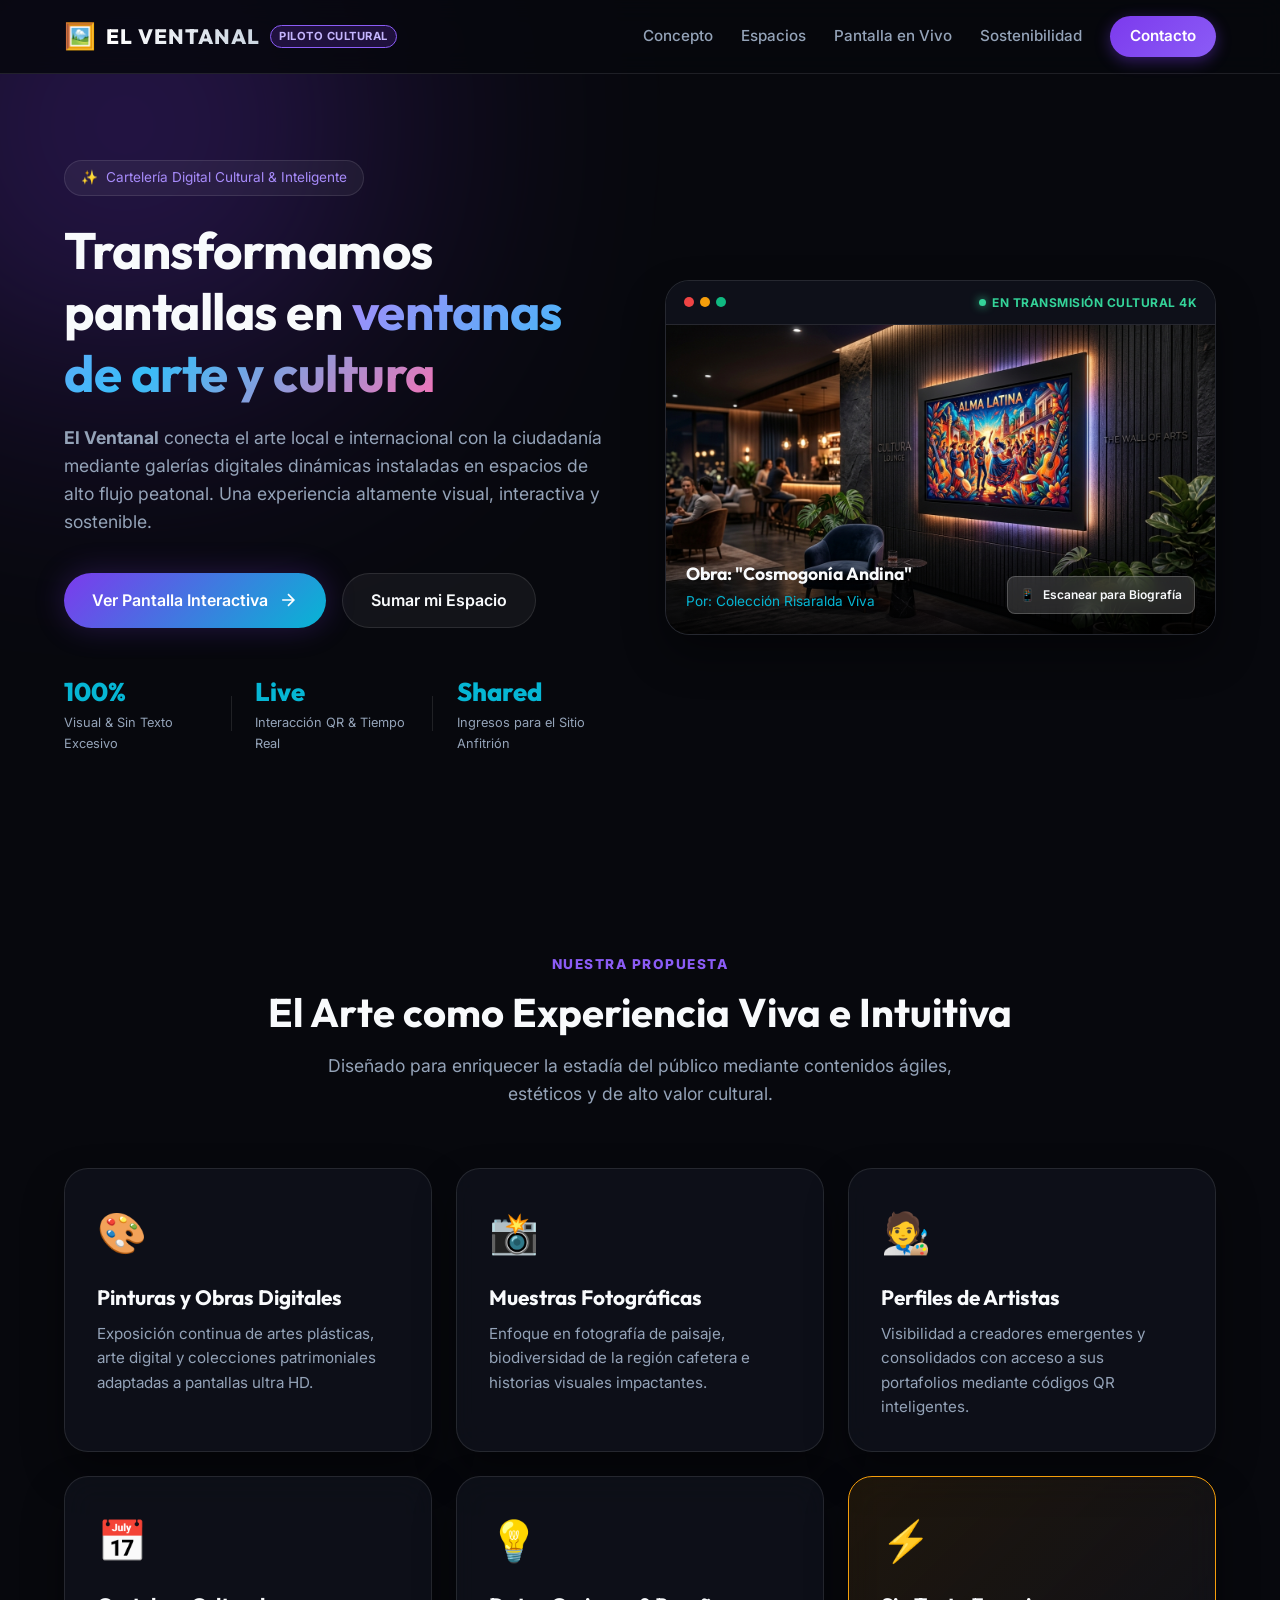
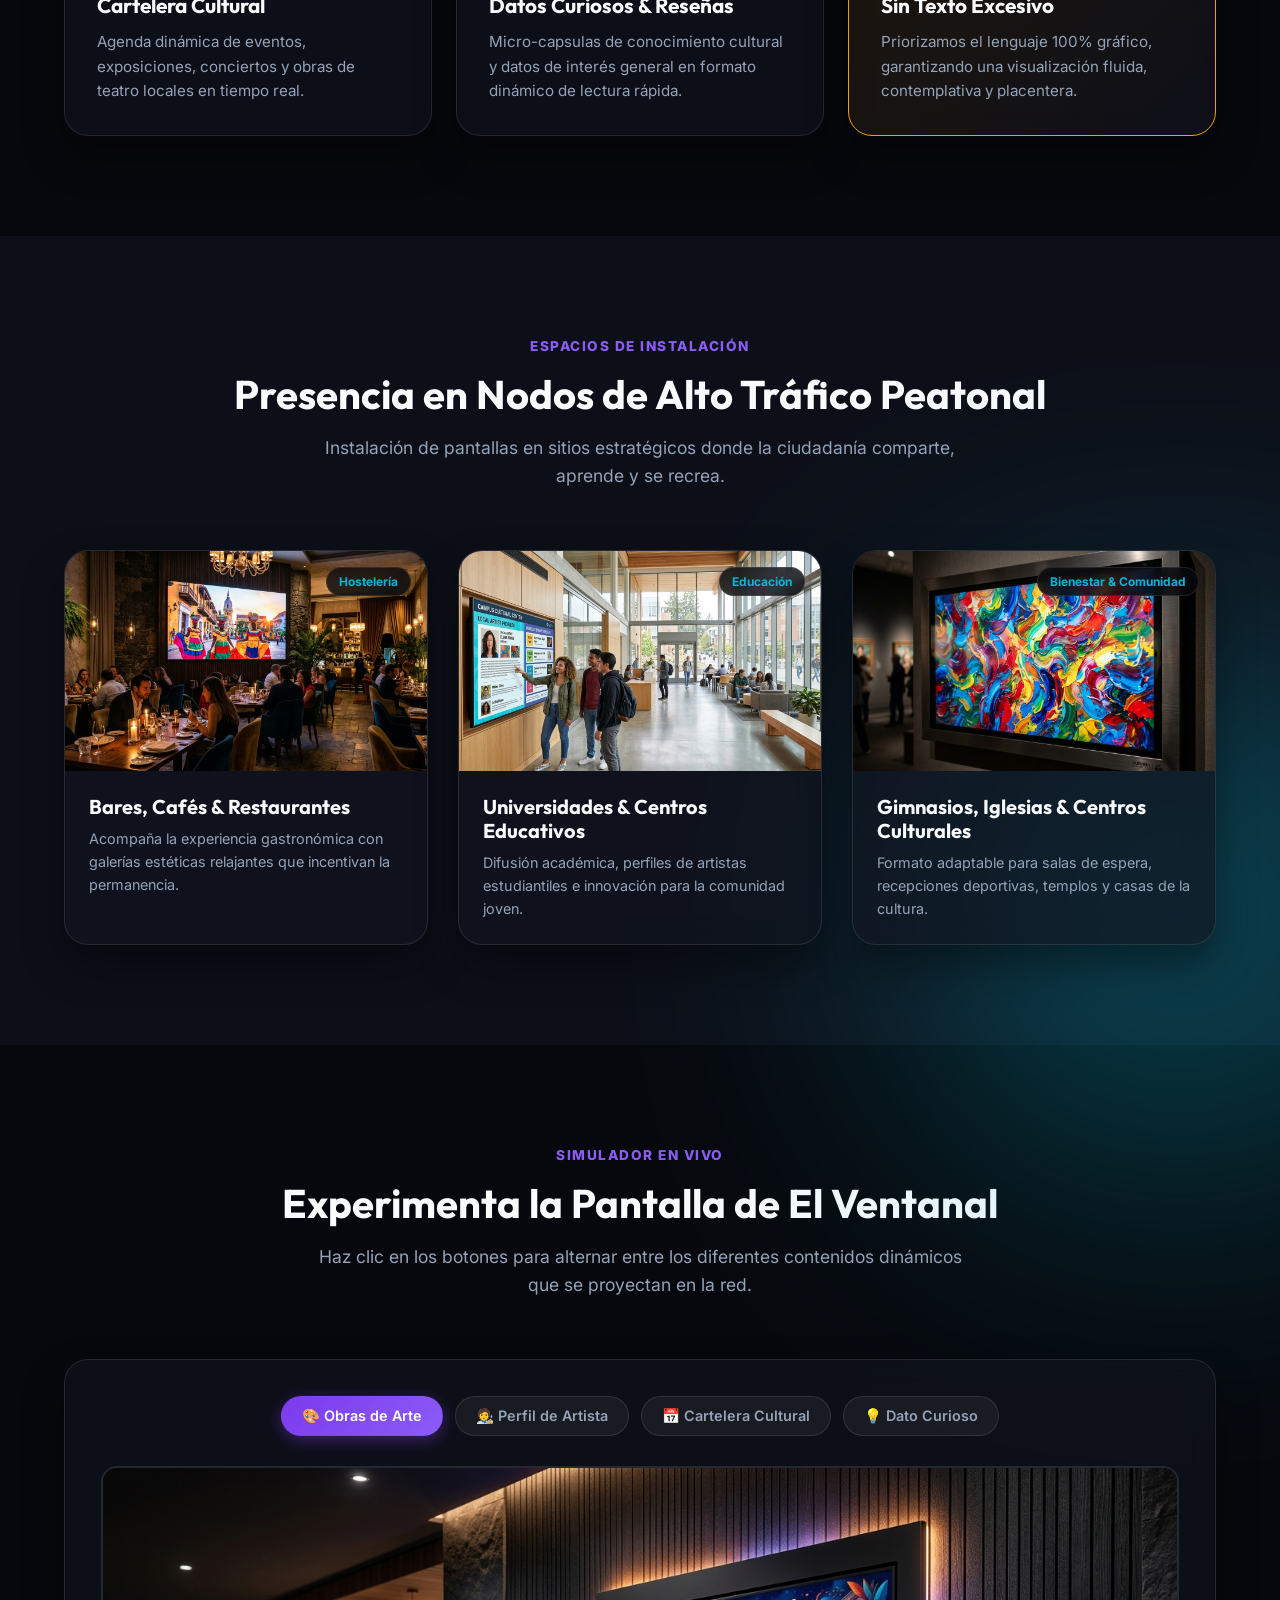
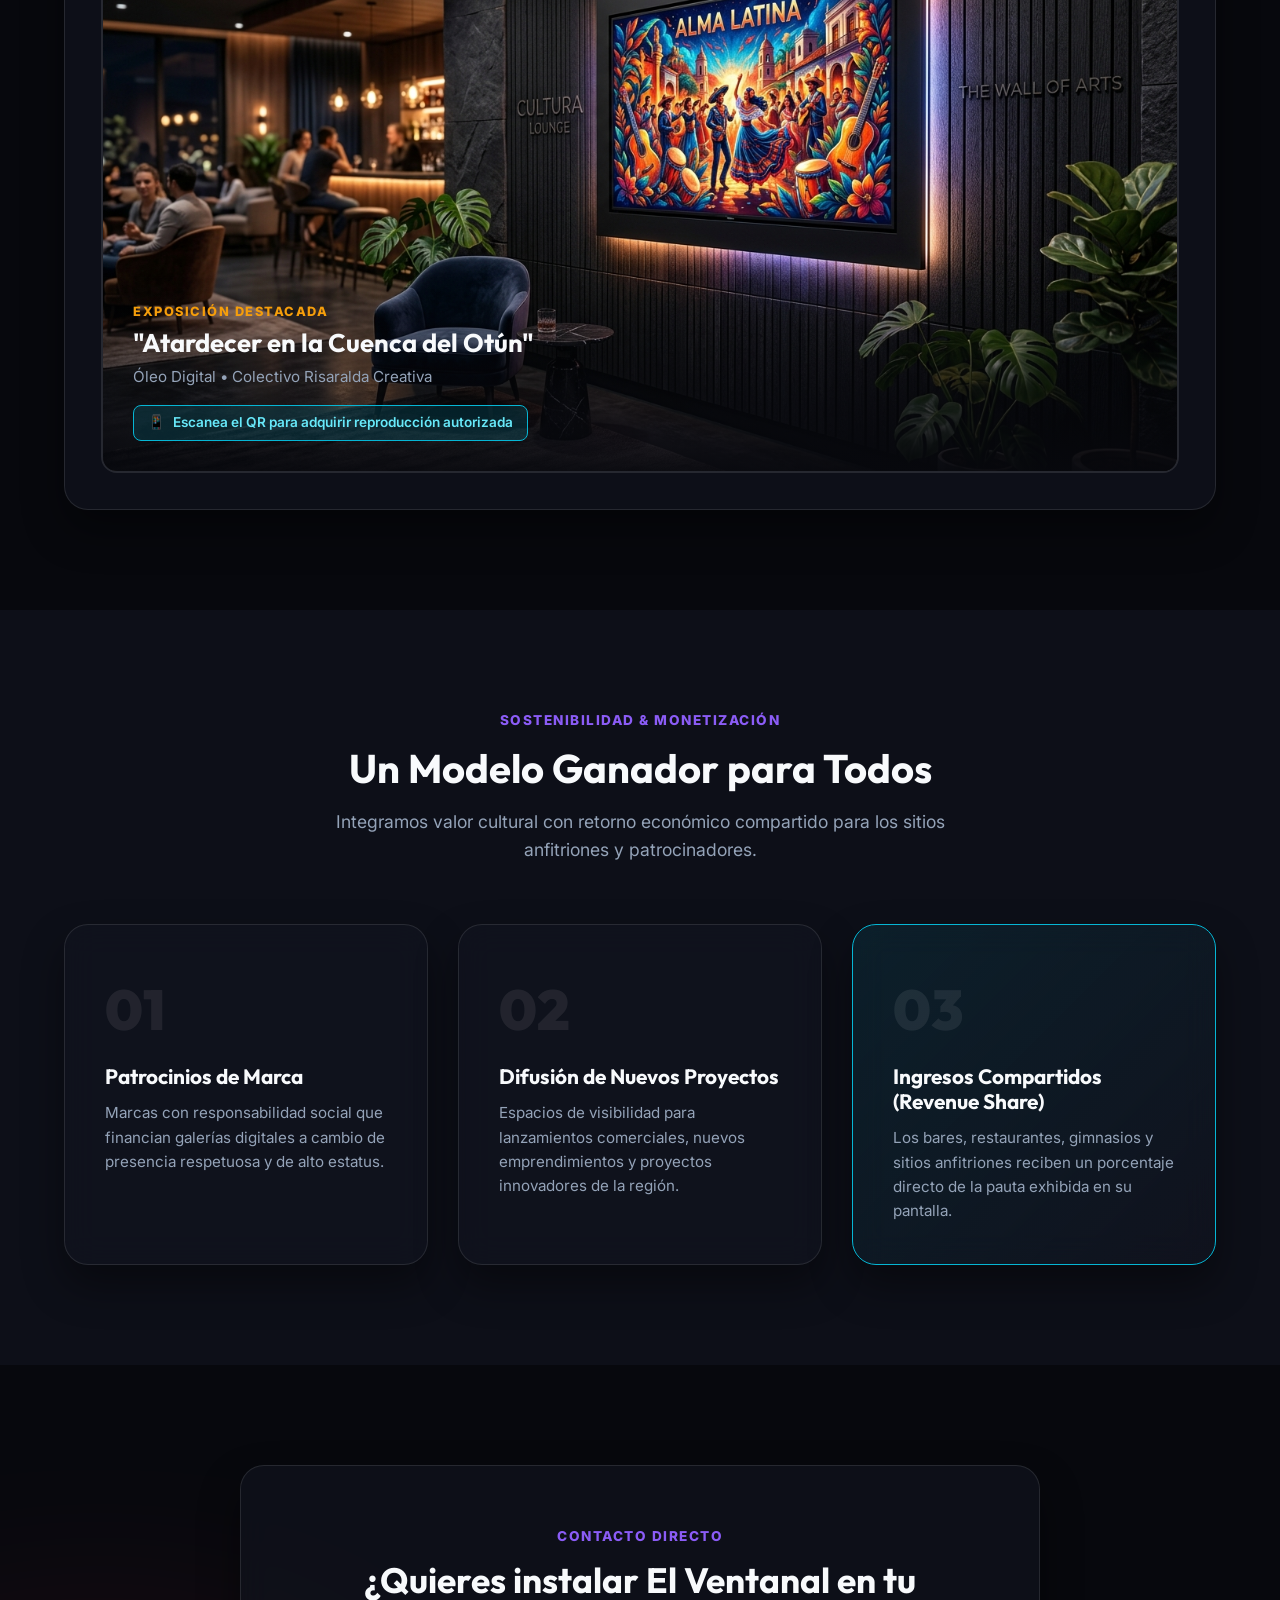
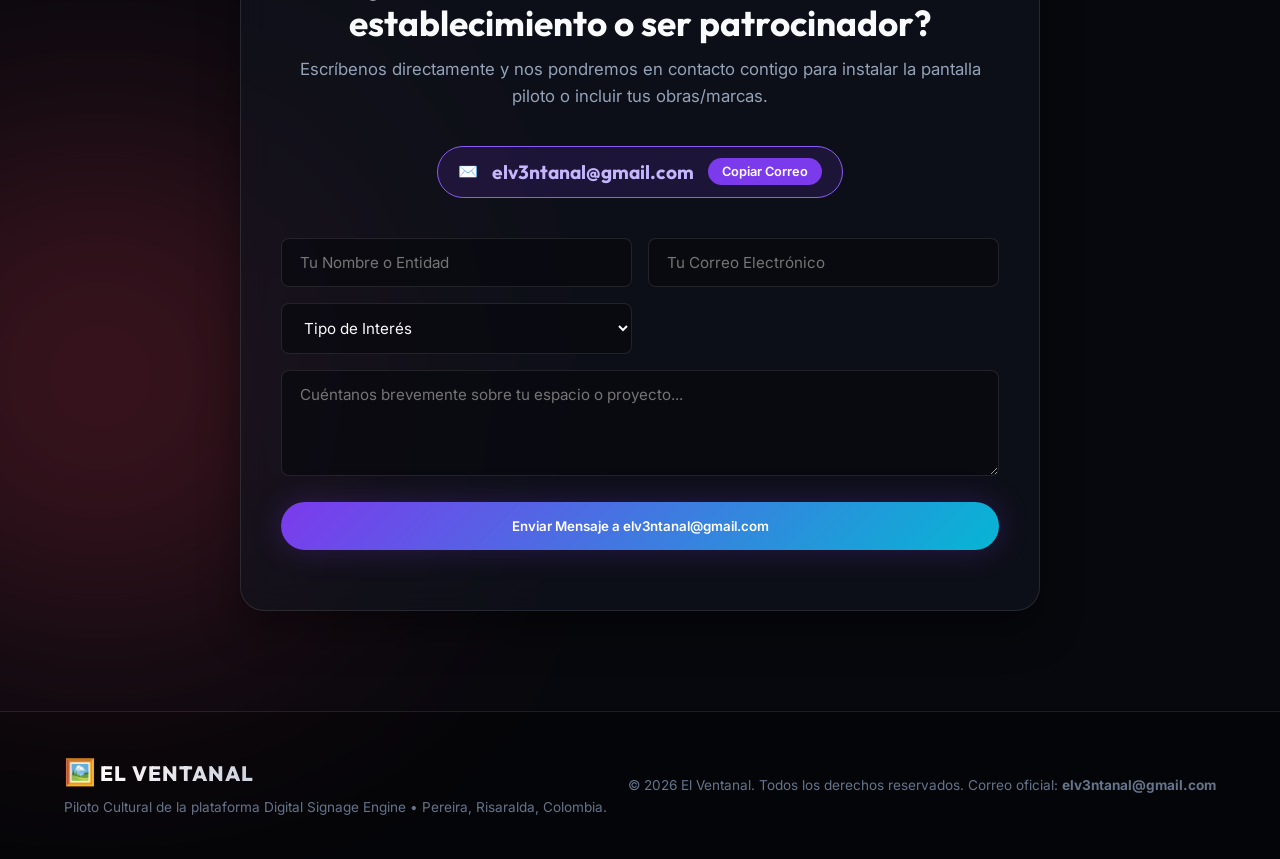
==== El Ventanal/public/index.html @ c16c005e "Initial commit: Digital Signage Engine & El Ventanal Pilot Landing Page" ====
<!DOCTYPE html>
<html lang="es">
<head>
  <meta charset="UTF-8">
  <meta name="viewport" content="width=device-width, initial-scale=1.0">
  <title>El Ventanal — Galerías Digitales e Interactivas de Arte y Cultura</title>
  <meta name="description" content="El Ventanal es una plataforma cultural y tecnológica que transforma pantallas en sitios de alto flujo en galerías digitales dinámicas e interactivas.">
  
  <!-- Google Fonts -->
  <link rel="preconnect" href="https://fonts.googleapis.com">
  <link rel="preconnect" href="https://fonts.gstatic.com" crossorigin>
  <link href="https://fonts.googleapis.com/css2?family=Inter:wght@300;400;500;600;700&family=Outfit:wght@400;500;600;700;800;900&display=swap" rel="stylesheet">
  
  <!-- Stylesheet -->
  <link rel="stylesheet" href="styles.css">
</head>
<body>

  <!-- Ambient Glow Backgrounds -->
  <div class="glow-orb orb-1"></div>
  <div class="glow-orb orb-2"></div>
  <div class="glow-orb orb-3"></div>

  <!-- Navigation Bar -->
  <header class="navbar">
    <div class="nav-container">
      <a href="#" class="brand-logo">
        <span class="logo-icon">🖼️</span>
        <span class="logo-text">EL VENTANAL</span>
        <span class="badge-tag">PILOTO CULTURAL</span>
      </a>

      <nav class="nav-links">
        <a href="#concepto">Concepto</a>
        <a href="#ubicaciones">Espacios</a>
        <a href="#simulador">Pantalla en Vivo</a>
        <a href="#sostenibilidad">Sostenibilidad</a>
        <a href="#contacto" class="btn-nav">Contacto</a>
      </nav>
    </div>
  </header>

  <!-- Hero Section -->
  <section class="hero-section">
    <div class="container hero-grid">
      <div class="hero-content">
        <div class="pill-badge">
          <span class="sparkle">✨</span> Cartelería Digital Cultural & Inteligente
        </div>
        <h1 class="hero-title">
          Transformamos pantallas en <span class="gradient-text">ventanas de arte y cultura</span>
        </h1>
        <p class="hero-description">
          <strong>El Ventanal</strong> conecta el arte local e internacional con la ciudadanía mediante galerías digitales dinámicas instaladas en espacios de alto flujo peatonal. Una experiencia altamente visual, interactiva y sostenible.
        </p>

        <div class="hero-actions">
          <a href="#simulador" class="btn-primary">
            <span>Ver Pantalla Interactiva</span>
            <svg width="20" height="20" viewBox="0 0 24 24" fill="none" stroke="currentColor" stroke-width="2"><path d="M5 12h14M12 5l7 7-7 7"/></svg>
          </a>
          <a href="#contacto" class="btn-secondary">
            <span>Sumar mi Espacio</span>
          </a>
        </div>

        <div class="hero-stats">
          <div class="stat-item">
            <span class="stat-num">100%</span>
            <span class="stat-label">Visual & Sin Texto Excesivo</span>
          </div>
          <div class="stat-divider"></div>
          <div class="stat-item">
            <span class="stat-num">Live</span>
            <span class="stat-label">Interacción QR & Tiempo Real</span>
          </div>
          <div class="stat-divider"></div>
          <div class="stat-item">
            <span class="stat-num">Shared</span>
            <span class="stat-label">Ingresos para el Sitio Anfitrión</span>
          </div>
        </div>
      </div>

      <div class="hero-media">
        <div class="screen-frame glass-panel">
          <div class="screen-header">
            <div class="screen-dots">
              <span class="dot red"></span>
              <span class="dot yellow"></span>
              <span class="dot green"></span>
            </div>
            <span class="screen-status"><span class="pulse-dot"></span> EN TRANSMISIÓN CULTURAL 4K</span>
          </div>
          <div class="screen-body">
            <img src="./images/hero_art.jpg" alt="Exposición de arte digital El Ventanal" class="hero-img">
            <div class="screen-overlay-info">
              <div class="artist-tag">
                <span class="artist-name">Obra: "Cosmogonía Andina"</span>
                <span class="artist-author">Por: Colección Risaralda Viva</span>
              </div>
              <div class="qr-box">
                <div class="qr-code">📱</div>
                <span>Escanear para Biografía</span>
              </div>
            </div>
          </div>
        </div>
      </div>
    </div>
  </section>

  <!-- Concept & Features Section -->
  <section id="concepto" class="section-padding">
    <div class="container">
      <div class="section-header text-center">
        <span class="section-tag">NUESTRA PROPUESTA</span>
        <h2 class="section-title">El Arte como Experiencia Viva e Intuitiva</h2>
        <p class="section-subtitle">
          Diseñado para enriquecer la estadía del público mediante contenidos ágiles, estéticos y de alto valor cultural.
        </p>
      </div>

      <div class="features-grid">
        <div class="feature-card glass-panel">
          <div class="card-icon">🎨</div>
          <h3>Pinturas y Obras Digitales</h3>
          <p>Exposición continua de artes plásticas, arte digital y colecciones patrimoniales adaptadas a pantallas ultra HD.</p>
        </div>

        <div class="feature-card glass-panel">
          <div class="card-icon">📸</div>
          <h3>Muestras Fotográficas</h3>
          <p>Enfoque en fotografía de paisaje, biodiversidad de la región cafetera e historias visuales impactantes.</p>
        </div>

        <div class="feature-card glass-panel">
          <div class="card-icon">🧑‍🎨</div>
          <h3>Perfiles de Artistas</h3>
          <p>Visibilidad a creadores emergentes y consolidados con acceso a sus portafolios mediante códigos QR inteligentes.</p>
        </div>

        <div class="feature-card glass-panel">
          <div class="card-icon">📅</div>
          <h3>Cartelera Cultural</h3>
          <p>Agenda dinámica de eventos, exposiciones, conciertos y obras de teatro locales en tiempo real.</p>
        </div>

        <div class="feature-card glass-panel">
          <div class="card-icon">💡</div>
          <h3>Datos Curiosos & Reseñas</h3>
          <p>Micro-capsulas de conocimiento cultural y datos de interés general en formato dinámico de lectura rápida.</p>
        </div>

        <div class="feature-card glass-panel highlight">
          <div class="card-icon">⚡</div>
          <h3>Sin Texto Excesivo</h3>
          <p>Priorizamos el lenguaje 100% gráfico, garantizando una visualización fluida, contemplativa y placentera.</p>
        </div>
      </div>
    </div>
  </section>

  <!-- Venues / Locations Grid Section -->
  <section id="ubicaciones" class="section-padding bg-alt">
    <div class="container">
      <div class="section-header text-center">
        <span class="section-tag">ESPACIOS DE INSTALACIÓN</span>
        <h2 class="section-title">Presencia en Nodos de Alto Tráfico Peatonal</h2>
        <p class="section-subtitle">
          Instalación de pantallas en sitios estratégicos donde la ciudadanía comparte, aprende y se recrea.
        </p>
      </div>

      <div class="venues-grid">
        <div class="venue-card glass-panel">
          <div class="venue-img-wrap">
            <img src="./images/lounge_screen.jpg" alt="Pantalla en Restaurante o Bar">
            <span class="venue-badge">Hostelería</span>
          </div>
          <div class="venue-content">
            <h3>Bares, Cafés & Restaurantes</h3>
            <p>Acompaña la experiencia gastronómica con galerías estéticas relajantes que incentivan la permanencia.</p>
          </div>
        </div>

        <div class="venue-card glass-panel">
          <div class="venue-img-wrap">
            <img src="./images/university_screen.jpg" alt="Pantalla en Universidad">
            <span class="venue-badge">Educación</span>
          </div>
          <div class="venue-content">
            <h3>Universidades & Centros Educativos</h3>
            <p>Difusión académica, perfiles de artistas estudiantiles e innovación para la comunidad joven.</p>
          </div>
        </div>

        <div class="venue-card glass-panel">
          <div class="venue-img-wrap">
            <img src="./images/art_gallery.jpg" alt="Pantalla en Gimnasio o Espacio Público">
            <span class="venue-badge">Bienestar & Comunidad</span>
          </div>
          <div class="venue-content">
            <h3>Gimnasios, Iglesias & Centros Culturales</h3>
            <p>Formato adaptable para salas de espera, recepciones deportivas, templos y casas de la cultura.</p>
          </div>
        </div>
      </div>
    </div>
  </section>

  <!-- Live Screen Simulator Section -->
  <section id="simulador" class="section-padding">
    <div class="container">
      <div class="section-header text-center">
        <span class="section-tag">SIMULADOR EN VIVO</span>
        <h2 class="section-title">Experimenta la Pantalla de El Ventanal</h2>
        <p class="section-subtitle">
          Haz clic en los botones para alternar entre los diferentes contenidos dinámicos que se proyectan en la red.
        </p>
      </div>

      <div class="simulator-wrapper glass-panel">
        <div class="sim-controls">
          <button class="sim-btn active" data-mode="arte">🎨 Obras de Arte</button>
          <button class="sim-btn" data-mode="artista">🧑‍🎨 Perfil de Artista</button>
          <button class="sim-btn" data-mode="agenda">📅 Cartelera Cultural</button>
          <button class="sim-btn" data-mode="dato">💡 Dato Curioso</button>
        </div>

        <div class="sim-screen" id="simScreen">
          <!-- Mode: Arte (Default) -->
          <div class="sim-slide active" id="slide-arte">
            <img src="./images/hero_art.jpg" alt="Obra de Arte en Vivo">
            <div class="sim-overlay">
              <div class="sim-tag-main">EXPOSICIÓN DESTACADA</div>
              <h3>"Atardecer en la Cuenca del Otún"</h3>
              <p>Óleo Digital • Colectivo Risaralda Creativa</p>
              <div class="sim-qr-badge">
                <span class="qr-icon">📱</span> Escanea el QR para adquirir reproducción autorizada
              </div>
            </div>
          </div>

          <!-- Mode: Artista -->
          <div class="sim-slide" id="slide-artista">
            <img src="./images/art_gallery.jpg" alt="Perfil de Artista">
            <div class="sim-overlay">
              <div class="sim-tag-main">ARTISTA DEL MES</div>
              <h3>Laura Restrepo — Arte Escultórico & Digital</h3>
              <p>Pereira, Colombia • 12 Obras en Exhibición</p>
              <div class="sim-qr-badge">
                <span class="qr-icon">📱</span> Escanea el QR para conocer su trayectoria
              </div>
            </div>
          </div>

          <!-- Mode: Agenda -->
          <div class="sim-slide" id="slide-agenda">
            <img src="./images/university_screen.jpg" alt="Agenda Cultural">
            <div class="sim-overlay">
              <div class="sim-tag-main">AGENDA CULTURAL RISARALDA</div>
              <h3>Festival de Jazz & Exposición de Fotografía</h3>
              <p>Este Viernes 7:00 PM • Teatro Comfamiliar Pereira</p>
              <div class="sim-qr-badge">
                <span class="qr-icon">📱</span> Escanea el QR para reservar tu entrada libre
              </div>
            </div>
          </div>

          <!-- Mode: Dato -->
          <div class="sim-slide" id="slide-dato">
            <img src="./images/lounge_screen.jpg" alt="Dato Curioso">
            <div class="sim-overlay">
              <div class="sim-tag-main">¿SABÍAS QUÉ?</div>
              <h3>El Paisaje Cultural Cafetero es Patrimonio de la Humanidad</h3>
              <p>Declarado por la UNESCO gracias a su arquitectura y biodiversidad única.</p>
              <div class="sim-qr-badge">
                <span class="qr-icon">📱</span> Escanea el QR para leer la reseña completa
              </div>
            </div>
          </div>
        </div>
      </div>
    </div>
  </section>

  <!-- Sustainability & Business Model Section -->
  <section id="sostenibilidad" class="section-padding bg-alt">
    <div class="container">
      <div class="section-header text-center">
        <span class="section-tag">SOSTENIBILIDAD & MONETIZACIÓN</span>
        <h2 class="section-title">Un Modelo Ganador para Todos</h2>
        <p class="section-subtitle">
          Integramos valor cultural con retorno económico compartido para los sitios anfitriones y patrocinadores.
        </p>
      </div>

      <div class="sustainability-grid">
        <div class="sus-card glass-panel">
          <div class="sus-number">01</div>
          <h3>Patrocinios de Marca</h3>
          <p>Marcas con responsabilidad social que financian galerías digitales a cambio de presencia respetuosa y de alto estatus.</p>
        </div>

        <div class="sus-card glass-panel">
          <div class="sus-number">02</div>
          <h3>Difusión de Nuevos Proyectos</h3>
          <p>Espacios de visibilidad para lanzamientos comerciales, nuevos emprendimientos y proyectos innovadores de la región.</p>
        </div>

        <div class="sus-card glass-panel highlight-sus">
          <div class="sus-number">03</div>
          <h3>Ingresos Compartidos (Revenue Share)</h3>
          <p>Los bares, restaurantes, gimnasios y sitios anfitriones reciben un porcentaje directo de la pauta exhibida en su pantalla.</p>
        </div>
      </div>
    </div>
  </section>

  <!-- Contact & Direct Inquiry Section -->
  <section id="contacto" class="section-padding">
    <div class="container">
      <div class="contact-box glass-panel text-center">
        <span class="section-tag">CONTACTO DIRECTO</span>
        <h2 class="contact-title">¿Quieres instalar El Ventanal en tu establecimiento o ser patrocinador?</h2>
        <p class="contact-subtitle">
          Escríbenos directamente y nos pondremos en contacto contigo para instalar la pantalla piloto o incluir tus obras/marcas.
        </p>

        <div class="email-badge-container">
          <div class="email-display" id="emailBox">
            <span class="email-icon">✉️</span>
            <span class="email-text">elv3ntanal@gmail.com</span>
            <button class="btn-copy" id="btnCopy">Copiar Correo</button>
          </div>
          <span class="copy-feedback" id="copyFeedback">¡Correo copiado al portapapeles!</span>
        </div>

        <form class="contact-form" id="contactForm" onsubmit="handleFormSubmit(event)">
          <div class="form-row">
            <input type="text" placeholder="Tu Nombre o Entidad" required class="form-input">
            <input type="email" placeholder="Tu Correo Electrónico" required class="form-input">
          </div>
          <div class="form-row">
            <select class="form-input">
              <option value="">Tipo de Interés</option>
              <option value="sitio">Quiero una pantalla en mi local (Bar/Restaurante/Gimnasio)</option>
              <option value="artista">Soy artista / Quiero exponer mis obras</option>
              <option value="patrocinio">Quiero pautar / Patrocinar la red</option>
              <option value="otro">Otro tipo de alianza</option>
            </select>
          </div>
          <textarea placeholder="Cuéntanos brevemente sobre tu espacio o proyecto..." rows="4" required class="form-input"></textarea>
          <button type="submit" class="btn-primary btn-submit">
            <span>Enviar Mensaje a elv3ntanal@gmail.com</span>
          </button>
        </form>
        <div id="formSuccess" class="form-success-msg">
          ✅ ¡Gracias por comunicarte! Tu mensaje ha sido registrado para <strong>elv3ntanal@gmail.com</strong>.
        </div>
      </div>
    </div>
  </section>

  <!-- Footer -->
  <footer class="footer">
    <div class="container footer-content">
      <div class="footer-brand">
        <span class="logo-icon">🖼️</span>
        <span class="logo-text">EL VENTANAL</span>
        <p>Piloto Cultural de la plataforma Digital Signage Engine • Pereira, Risaralda, Colombia.</p>
      </div>
      <div class="footer-copy">
        <p>© 2026 El Ventanal. Todos los derechos reservados. Correo oficial: <strong>elv3ntanal@gmail.com</strong></p>
      </div>
    </div>
  </footer>

  <!-- Script -->
  <script src="script.js"></script>
</body>
</html>
---- El Ventanal/public/styles.css ----
/* ==========================================================================
   El Ventanal — Modern Cultural Digital Signage Landing Page CSS
   ========================================================================== */

:root {
  --bg-dark: #07080d;
  --bg-card: rgba(18, 20, 32, 0.65);
  --bg-card-hover: rgba(26, 29, 46, 0.8);
  --bg-alt: #0d0f18;
  
  --primary-violet: #8b5cf6;
  --primary-purple: #7c3aed;
  --accent-cyan: #06b6d4;
  --accent-gold: #f59e0b;
  --accent-rose: #f43f5e;
  
  --text-main: #f8fafc;
  --text-muted: #94a3b8;
  --text-dim: #64748b;
  
  --border-glass: rgba(255, 255, 255, 0.1);
  --border-glow: rgba(139, 92, 246, 0.3);
  
  --font-heading: 'Outfit', sans-serif;
  --font-body: 'Inter', sans-serif;
  
  --radius-sm: 8px;
  --radius-md: 16px;
  --radius-lg: 24px;
  --radius-full: 9999px;
  
  --shadow-glow: 0 0 30px rgba(124, 58, 237, 0.25);
  --transition: all 0.3s cubic-bezier(0.4, 0, 0.2, 1);
}

/* Reset & Base Styles */
*, *::before, *::after {
  box-sizing: border-box;
  margin: 0;
  padding: 0;
}

html {
  scroll-behavior: smooth;
}

body {
  background-color: var(--bg-dark);
  color: var(--text-main);
  font-family: var(--font-body);
  line-height: 1.6;
  overflow-x: hidden;
  position: relative;
}

/* Typography */
h1, h2, h3, h4 {
  font-family: var(--font-heading);
  font-weight: 700;
  line-height: 1.2;
}

a {
  color: inherit;
  text-decoration: none;
}

button {
  cursor: pointer;
  border: none;
  font-family: inherit;
}

/* Layout Utilities */
.container {
  width: 90%;
  max-width: 1200px;
  margin: 0 auto;
}

.section-padding {
  padding: 100px 0;
}

.bg-alt {
  background-color: var(--bg-alt);
}

.text-center {
  text-align: center;
}

.gradient-text {
  background: linear-gradient(135deg, #a78bfa 0%, #38bdf8 50%, #f472b6 100%);
  -webkit-background-clip: text;
  -webkit-text-fill-color: transparent;
}

/* Ambient Glow Orbs */
.glow-orb {
  position: absolute;
  border-radius: 50%;
  filter: blur(140px);
  pointer-events: none;
  z-index: 0;
  opacity: 0.4;
}

.orb-1 {
  width: 450px;
  height: 450px;
  background: var(--primary-purple);
  top: -100px;
  left: -100px;
}

.orb-2 {
  width: 500px;
  height: 500px;
  background: var(--accent-cyan);
  top: 40%;
  right: -150px;
}

.orb-3 {
  width: 400px;
  height: 400px;
  background: var(--accent-rose);
  bottom: 5%;
  left: -100px;
}

/* Glassmorphism Panel */
.glass-panel {
  background: var(--bg-card);
  backdrop-filter: blur(16px);
  -webkit-backdrop-filter: blur(16px);
  border: 1px solid var(--border-glass);
  border-radius: var(--radius-lg);
  box-shadow: 0 20px 40px rgba(0, 0, 0, 0.4);
  transition: var(--transition);
}

.glass-panel:hover {
  border-color: var(--border-glow);
}

/* Navbar */
.navbar {
  position: fixed;
  top: 0;
  left: 0;
  width: 100%;
  z-index: 1000;
  background: rgba(7, 8, 13, 0.85);
  backdrop-filter: blur(12px);
  border-bottom: 1px solid var(--border-glass);
  padding: 16px 0;
}

.nav-container {
  width: 90%;
  max-width: 1200px;
  margin: 0 auto;
  display: flex;
  justify-content: space-between;
  align-items: center;
}

.brand-logo {
  display: flex;
  align-items: center;
  gap: 10px;
}

.logo-icon {
  font-size: 1.6rem;
}

.logo-text {
  font-family: var(--font-heading);
  font-weight: 800;
  font-size: 1.3rem;
  letter-spacing: 1px;
  background: linear-gradient(90deg, #ffffff, #cbd5e1);
  -webkit-background-clip: text;
  -webkit-text-fill-color: transparent;
}

.badge-tag {
  background: rgba(124, 58, 237, 0.2);
  border: 1px solid var(--primary-violet);
  color: #c4b5fd;
  font-size: 0.7rem;
  font-weight: 700;
  padding: 2px 8px;
  border-radius: var(--radius-full);
  letter-spacing: 0.5px;
}

.nav-links {
  display: flex;
  align-items: center;
  gap: 28px;
}

.nav-links a {
  font-size: 0.95rem;
  color: var(--text-muted);
  font-weight: 500;
  transition: var(--transition);
}

.nav-links a:hover {
  color: var(--text-main);
}

.btn-nav {
  background: linear-gradient(135deg, var(--primary-purple), var(--primary-violet));
  color: #fff !important;
  padding: 8px 20px;
  border-radius: var(--radius-full);
  font-weight: 600 !important;
  box-shadow: 0 4px 15px rgba(124, 58, 237, 0.4);
}

.btn-nav:hover {
  transform: translateY(-2px);
  box-shadow: 0 6px 20px rgba(124, 58, 237, 0.6);
}

/* Hero Section */
.hero-section {
  padding: 160px 0 100px 0;
  position: relative;
  z-index: 1;
}

.hero-grid {
  display: grid;
  grid-template-columns: 1fr 1fr;
  gap: 50px;
  align-items: center;
}

.pill-badge {
  display: inline-flex;
  align-items: center;
  gap: 8px;
  background: rgba(255, 255, 255, 0.05);
  border: 1px solid var(--border-glass);
  padding: 6px 16px;
  border-radius: var(--radius-full);
  font-size: 0.85rem;
  color: #a78bfa;
  margin-bottom: 24px;
}

.hero-title {
  font-size: 3.2rem;
  margin-bottom: 20px;
  letter-spacing: -0.5px;
}

.hero-description {
  font-size: 1.1rem;
  color: var(--text-muted);
  margin-bottom: 36px;
  max-width: 540px;
}

.hero-actions {
  display: flex;
  gap: 16px;
  margin-bottom: 44px;
}

.btn-primary {
  display: inline-flex;
  align-items: center;
  gap: 10px;
  background: linear-gradient(135deg, var(--primary-purple), var(--accent-cyan));
  color: #fff;
  font-weight: 600;
  padding: 14px 28px;
  border-radius: var(--radius-full);
  box-shadow: var(--shadow-glow);
  transition: var(--transition);
}

.btn-primary:hover {
  transform: translateY(-3px);
  box-shadow: 0 10px 30px rgba(6, 182, 212, 0.4);
}

.btn-secondary {
  display: inline-flex;
  align-items: center;
  background: rgba(255, 255, 255, 0.05);
  border: 1px solid var(--border-glass);
  color: var(--text-main);
  font-weight: 600;
  padding: 14px 28px;
  border-radius: var(--radius-full);
  transition: var(--transition);
}

.btn-secondary:hover {
  background: rgba(255, 255, 255, 0.1);
  border-color: var(--text-muted);
}

.hero-stats {
  display: flex;
  align-items: center;
  gap: 24px;
}

.stat-item {
  display: flex;
  flex-direction: column;
}

.stat-num {
  font-family: var(--font-heading);
  font-size: 1.6rem;
  font-weight: 800;
  color: var(--accent-cyan);
}

.stat-label {
  font-size: 0.8rem;
  color: var(--text-muted);
}

.stat-divider {
  width: 1px;
  height: 35px;
  background: var(--border-glass);
}

/* Screen Frame Component */
.screen-frame {
  overflow: hidden;
  position: relative;
}

.screen-header {
  background: rgba(15, 17, 26, 0.9);
  padding: 12px 18px;
  display: flex;
  justify-content: space-between;
  align-items: center;
  border-bottom: 1px solid var(--border-glass);
}

.screen-dots {
  display: flex;
  gap: 6px;
}

.dot {
  width: 10px;
  height: 10px;
  border-radius: 50%;
}

.dot.red { background: #ef4444; }
.dot.yellow { background: #f59e0b; }
.dot.green { background: #10b981; }

.screen-status {
  font-size: 0.75rem;
  font-weight: 700;
  color: #34d399;
  letter-spacing: 0.5px;
  display: flex;
  align-items: center;
  gap: 6px;
}

.pulse-dot {
  width: 7px;
  height: 7px;
  background: #34d399;
  border-radius: 50%;
  box-shadow: 0 0 10px #34d399;
  animation: pulse 1.5s infinite;
}

@keyframes pulse {
  0% { opacity: 0.4; }
  50% { opacity: 1; }
  100% { opacity: 0.4; }
}

.screen-body {
  position: relative;
  aspect-ratio: 16/9;
  overflow: hidden;
}

.hero-img {
  width: 100%;
  height: 100%;
  object-fit: cover;
  display: block;
}

.screen-overlay-info {
  position: absolute;
  bottom: 0;
  left: 0;
  right: 0;
  padding: 20px;
  background: linear-gradient(0deg, rgba(0, 0, 0, 0.9) 0%, rgba(0, 0, 0, 0) 100%);
  display: flex;
  justify-content: space-between;
  align-items: flex-end;
}

.artist-name {
  display: block;
  font-family: var(--font-heading);
  font-weight: 700;
  font-size: 1.1rem;

}

.artist-author {
  font-size: 0.85rem;
  color: var(--accent-cyan);
}

.qr-box {
  background: rgba(255, 255, 255, 0.15);
  backdrop-filter: blur(8px);
  padding: 8px 12px;
  border-radius: var(--radius-sm);
  border: 1px solid rgba(255, 255, 255, 0.2);
  display: flex;
  align-items: center;
  gap: 8px;
  font-size: 0.75rem;
  font-weight: 600;
}

/* Section Header */
.section-header {
  margin-bottom: 60px;
}

.section-tag {
  color: var(--primary-violet);
  font-weight: 800;
  font-size: 0.85rem;
  letter-spacing: 1.5px;
  margin-bottom: 12px;
  display: block;
}

.section-title {
  font-size: 2.5rem;
  margin-bottom: 16px;
}

.section-subtitle {
  font-size: 1.1rem;
  color: var(--text-muted);
  max-width: 650px;
  margin: 0 auto;
}

/* Features Grid */
.features-grid {
  display: grid;
  grid-template-columns: repeat(auto-fit, minmax(320px, 1fr));
  gap: 24px;
}

.feature-card {
  padding: 32px;
}

.card-icon {
  font-size: 2.5rem;
  margin-bottom: 20px;
}

.feature-card h3 {
  font-size: 1.3rem;
  margin-bottom: 12px;

}

.feature-card p {
  color: var(--text-muted);
  font-size: 0.95rem;
}

.feature-card.highlight {
  border-color: var(--accent-gold);
  background: linear-gradient(135deg, rgba(245, 158, 11, 0.1), rgba(18, 20, 32, 0.65));
}

/* Venues Grid */
.venues-grid {
  display: grid;
  grid-template-columns: repeat(auto-fit, minmax(340px, 1fr));
  gap: 30px;
}

.venue-card {
  overflow: hidden;
}

.venue-img-wrap {
  position: relative;
  height: 220px;
}

.venue-img-wrap img {
  width: 100%;
  height: 100%;
  object-fit: cover;
}

.venue-badge {
  position: absolute;
  top: 16px;
  right: 16px;
  background: rgba(7, 8, 13, 0.8);
  backdrop-filter: blur(6px);
  border: 1px solid var(--border-glass);
  padding: 4px 12px;
  border-radius: var(--radius-full);
  font-size: 0.75rem;
  font-weight: 700;
  color: var(--accent-cyan);
}

.venue-content {
  padding: 24px;
}

.venue-content h3 {
  font-size: 1.25rem;
  margin-bottom: 8px;
}

.venue-content p {
  color: var(--text-muted);
  font-size: 0.9rem;
}

/* Simulator Section */
.simulator-wrapper {
  padding: 36px;
}

.sim-controls {
  display: flex;
  justify-content: center;
  gap: 12px;
  flex-wrap: wrap;
  margin-bottom: 30px;
}

.sim-btn {
  background: rgba(255, 255, 255, 0.05);
  border: 1px solid var(--border-glass);
  color: var(--text-muted);
  padding: 10px 20px;
  border-radius: var(--radius-full);
  font-weight: 600;
  font-size: 0.9rem;
  transition: var(--transition);
}

.sim-btn:hover {
  color: var(--text-main);
  border-color: var(--primary-violet);
}

.sim-btn.active {
  background: linear-gradient(135deg, var(--primary-purple), var(--primary-violet));
  color: #fff;
  border-color: transparent;
  box-shadow: 0 4px 15px rgba(124, 58, 237, 0.4);
}

.sim-screen {
  position: relative;
  aspect-ratio: 16/9;
  border-radius: var(--radius-md);
  overflow: hidden;
  border: 2px solid var(--border-glass);
}

.sim-slide {
  position: absolute;
  inset: 0;
  opacity: 0;
  pointer-events: none;
  transition: opacity 0.5s ease-in-out;
}

.sim-slide.active {
  opacity: 1;
  pointer-events: auto;
}

.sim-slide img {
  width: 100%;
  height: 100%;
  object-fit: cover;
}

.sim-overlay {
  position: absolute;
  bottom: 0;
  left: 0;
  right: 0;
  padding: 30px;
  background: linear-gradient(0deg, rgba(7, 8, 13, 0.95) 0%, rgba(7, 8, 13, 0) 100%);
}

.sim-tag-main {
  color: var(--accent-gold);
  font-weight: 800;
  font-size: 0.8rem;
  letter-spacing: 1.5px;
  margin-bottom: 6px;
}

.sim-overlay h3 {
  font-size: 1.6rem;
  margin-bottom: 6px;

}

.sim-overlay p {
  color: var(--text-muted);
  font-size: 0.95rem;
  margin-bottom: 16px;
}

.sim-qr-badge {
  display: inline-flex;
  align-items: center;
  gap: 8px;
  background: rgba(6, 182, 212, 0.15);
  border: 1px solid var(--accent-cyan);
  color: #67e8f9;
  font-size: 0.85rem;
  font-weight: 600;
  padding: 6px 14px;
  border-radius: var(--radius-sm);
}

/* Sustainability Section */
.sustainability-grid {
  display: grid;
  grid-template-columns: repeat(auto-fit, minmax(300px, 1fr));
  gap: 30px;
}

.sus-card {
  padding: 40px;
  position: relative;
}

.sus-number {
  font-family: var(--font-heading);
  font-size: 3.5rem;
  font-weight: 900;
  color: rgba(255, 255, 255, 0.08);
  margin-bottom: 10px;
}

.sus-card h3 {
  font-size: 1.3rem;
  margin-bottom: 12px;

}

.sus-card p {
  color: var(--text-muted);
  font-size: 0.95rem;
}

.sus-card.highlight-sus {
  border-color: var(--accent-cyan);
  background: linear-gradient(135deg, rgba(6, 182, 212, 0.1), rgba(18, 20, 32, 0.65));
}

/* Contact Section */
.contact-box {
  padding: 60px 40px;
  max-width: 800px;
  margin: 0 auto;
}

.contact-title {
  font-size: 2.2rem;
  margin: 12px 0;
}

.contact-subtitle {
  color: var(--text-muted);
  font-size: 1.05rem;
  margin-bottom: 36px;
}

.email-badge-container {
  display: flex;
  flex-direction: column;
  align-items: center;
  gap: 10px;
  margin-bottom: 40px;
}

.email-display {
  display: inline-flex;
  align-items: center;
  gap: 14px;
  background: rgba(124, 58, 237, 0.15);
  border: 1px solid var(--primary-violet);
  padding: 10px 20px;
  border-radius: var(--radius-full);
}

.email-text {
  font-family: var(--font-heading);
  font-weight: 700;
  font-size: 1.2rem;
  color: #c4b5fd;
}

.btn-copy {
  background: var(--primary-purple);
  color: #fff;
  padding: 6px 14px;
  border-radius: var(--radius-full);
  font-size: 0.8rem;
  font-weight: 600;
  transition: var(--transition);
}

.btn-copy:hover {
  background: var(--primary-violet);
}

.copy-feedback {
  font-size: 0.85rem;
  color: #34d399;
  display: none;
}

.contact-form {
  display: flex;
  flex-direction: column;
  gap: 16px;
  text-align: left;
}

.form-row {
  display: grid;
  grid-template-columns: 1fr 1fr;
  gap: 16px;
}

.form-input {
  width: 100%;
  background: rgba(7, 8, 13, 0.6);
  border: 1px solid var(--border-glass);
  padding: 14px 18px;
  border-radius: var(--radius-sm);
  color: var(--text-main);
  font-family: inherit;
  font-size: 0.95rem;
  transition: var(--transition);
}

.form-input:focus {
  outline: none;
  border-color: var(--primary-violet);
  box-shadow: 0 0 15px rgba(124, 58, 237, 0.3);
}

.btn-submit {
  width: 100%;
  justify-content: center;
  padding: 16px;
  margin-top: 10px;
}

.form-success-msg {
  display: none;
  margin-top: 20px;
  padding: 16px;
  background: rgba(16, 185, 129, 0.2);
  border: 1px solid #10b981;
  border-radius: var(--radius-sm);
  color: #6ee7b7;
  font-weight: 600;
}

/* Footer */
.footer {
  border-top: 1px solid var(--border-glass);
  padding: 40px 0;
  background: #040508;
}

.footer-content {
  display: flex;
  justify-content: space-between;
  align-items: center;
  flex-wrap: wrap;
  gap: 20px;
}

.footer-brand p {
  color: var(--text-dim);
  font-size: 0.85rem;
  margin-top: 4px;
}

.footer-copy p {
  color: var(--text-dim);
  font-size: 0.85rem;
}

/* Responsive Styles */
@media (max-width: 900px) {
  .hero-grid {
    grid-template-columns: 1fr;
  }
  
  .hero-title {
    font-size: 2.4rem;
  }
  
  .form-row {
    grid-template-columns: 1fr;
  }
  
  .nav-links {
    display: none;
  }
}
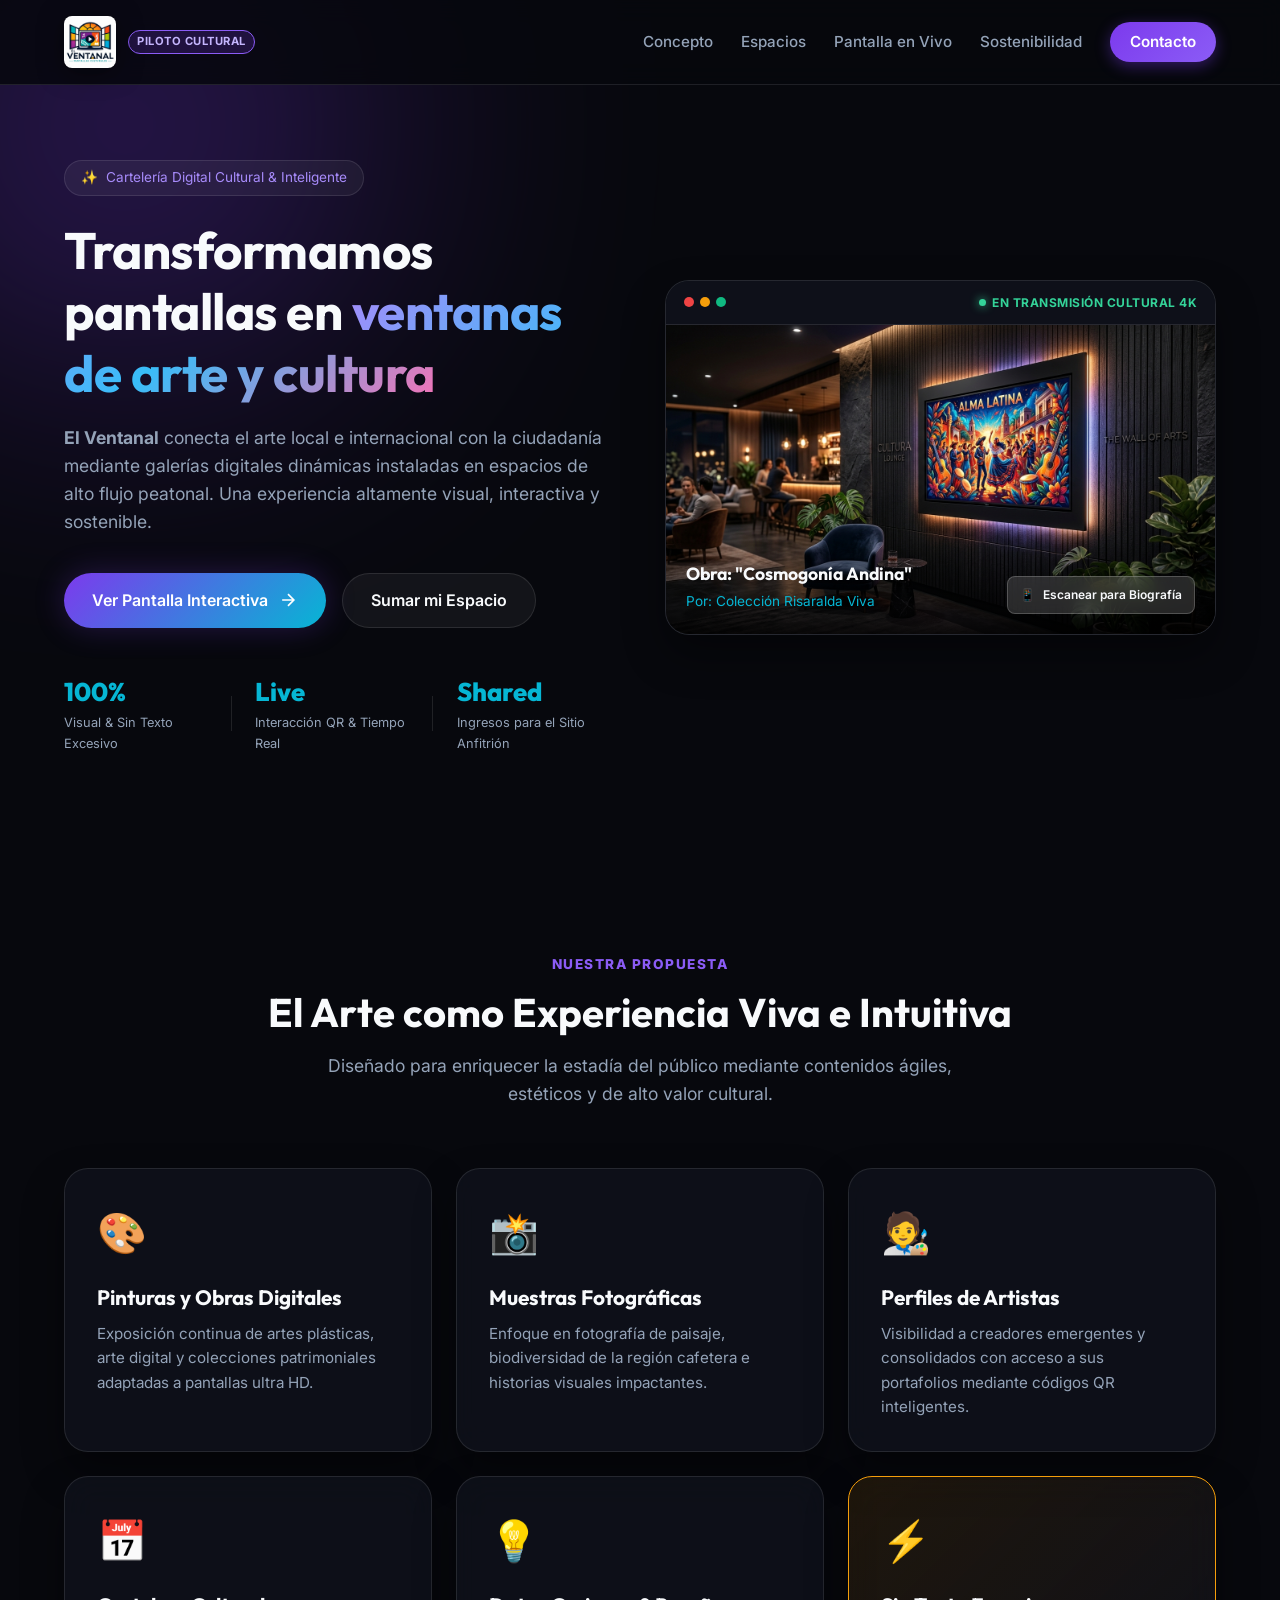
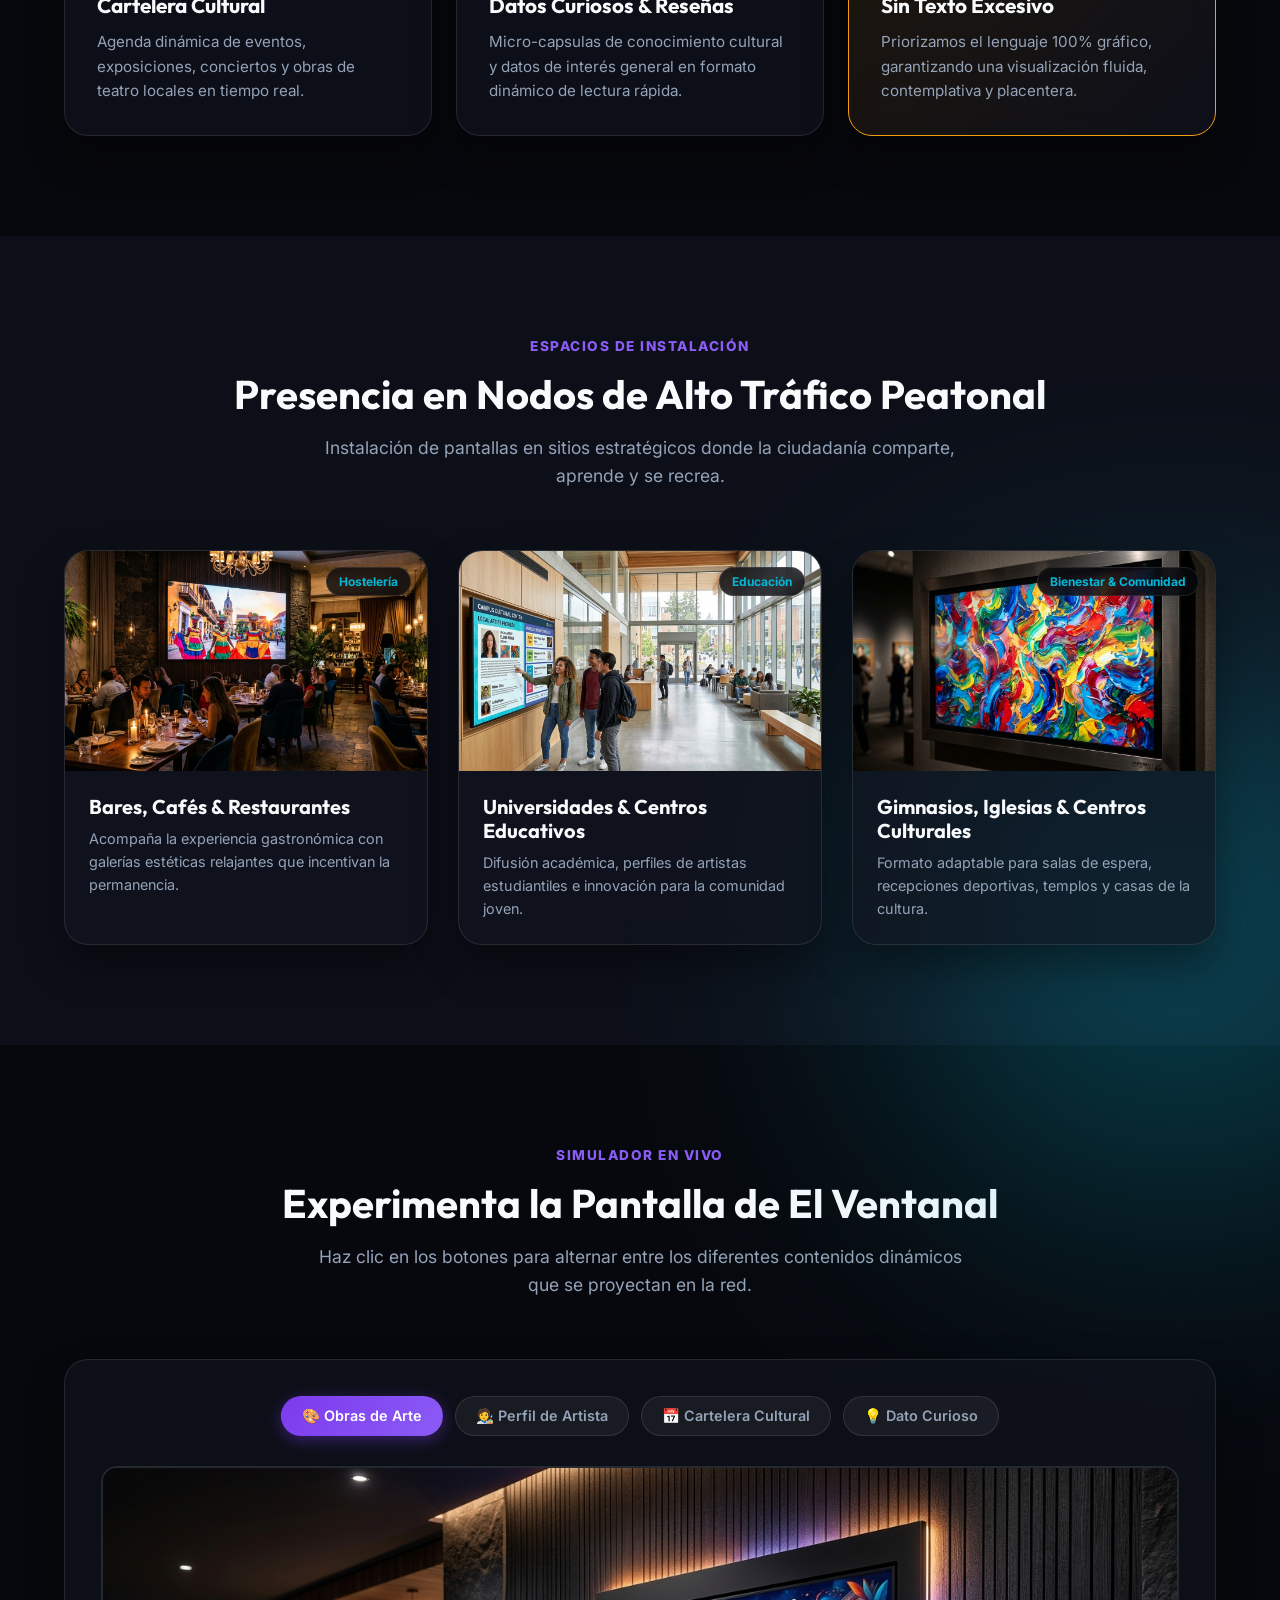
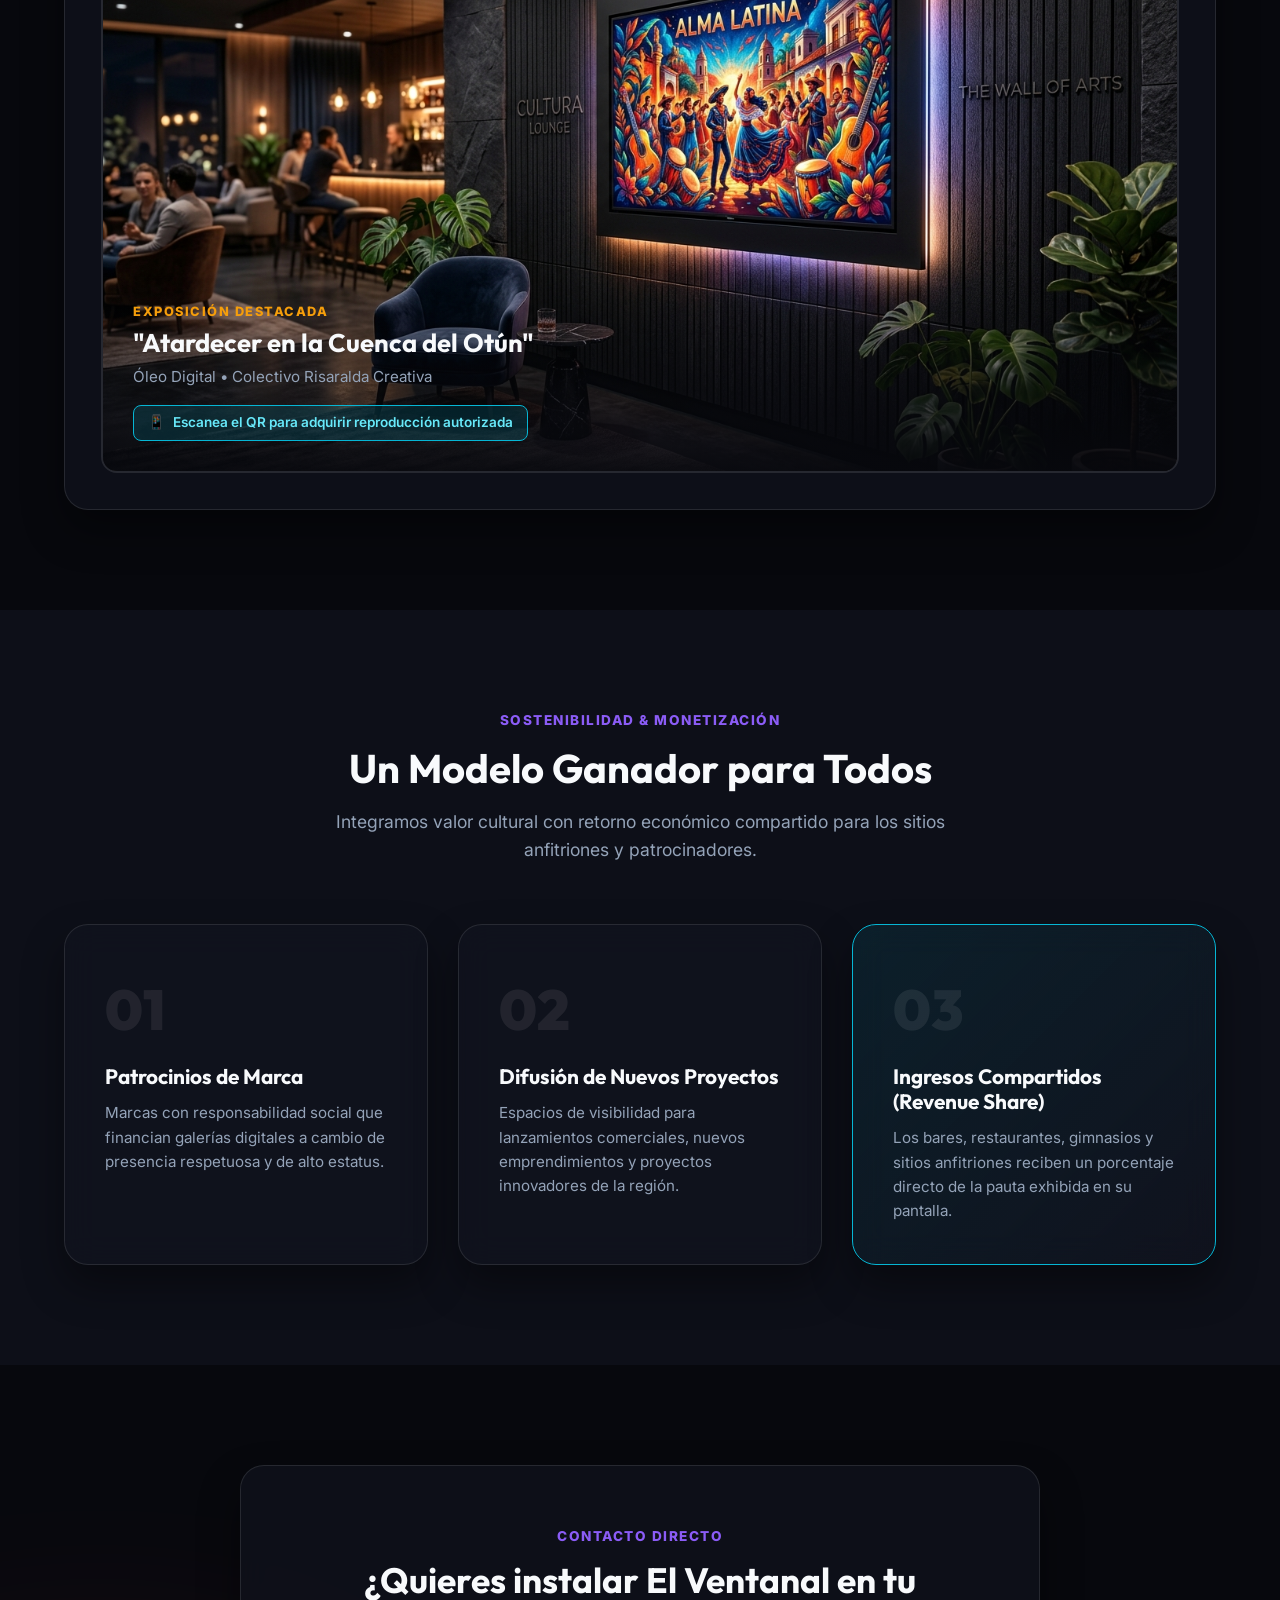
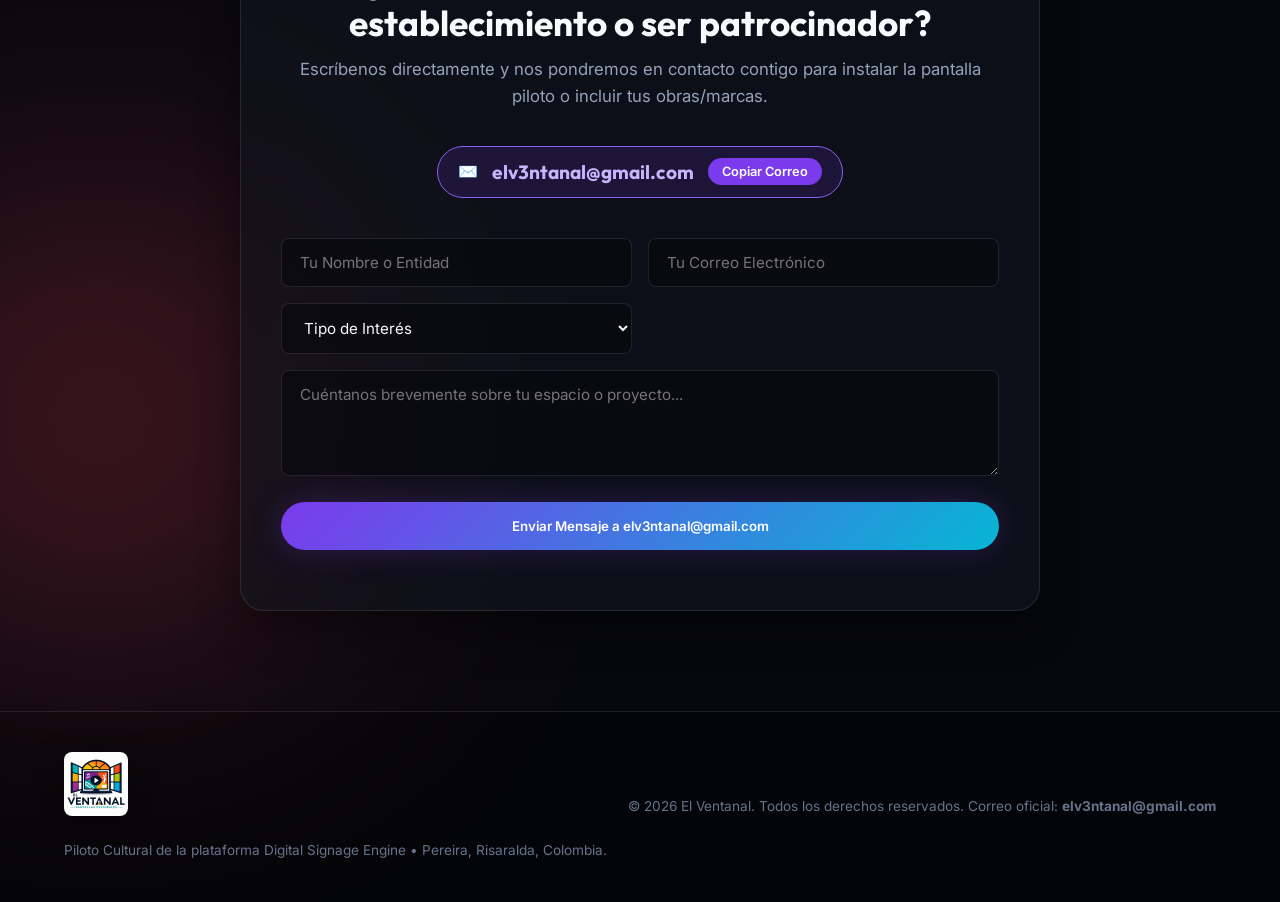
==== commit b08c40c1: "Update official El Ventanal logo in navbar and footer" ====
--- a/El Ventanal/public/index.html
+++ b/El Ventanal/public/index.html
@@ -25,8 +25,7 @@
   <header class="navbar">
     <div class="nav-container">
       <a href="#" class="brand-logo">
-        <span class="logo-icon">🖼️</span>
-        <span class="logo-text">EL VENTANAL</span>
+        <img src="./images/logo.jpg" alt="El Ventanal - Pantallas Culturales" class="logo-img">
         <span class="badge-tag">PILOTO CULTURAL</span>
       </a>
 
@@ -367,8 +366,7 @@
   <footer class="footer">
     <div class="container footer-content">
       <div class="footer-brand">
-        <span class="logo-icon">🖼️</span>
-        <span class="logo-text">EL VENTANAL</span>
+        <img src="./images/logo.jpg" alt="El Ventanal - Pantallas Culturales" class="footer-logo-img">
         <p>Piloto Cultural de la plataforma Digital Signage Engine • Pereira, Risaralda, Colombia.</p>
       </div>
       <div class="footer-copy">
--- a/El Ventanal/public/styles.css
+++ b/El Ventanal/public/styles.css
@@ -170,21 +170,29 @@
 .brand-logo {
   display: flex;
   align-items: center;
-  gap: 10px;
-}
-
-.logo-icon {
-  font-size: 1.6rem;
-}
-
-.logo-text {
-  font-family: var(--font-heading);
-  font-weight: 800;
-  font-size: 1.3rem;
-  letter-spacing: 1px;
-  background: linear-gradient(90deg, #ffffff, #cbd5e1);
-  -webkit-background-clip: text;
-  -webkit-text-fill-color: transparent;
+  gap: 12px;
+}
+
+.logo-img {
+  height: 52px;
+  width: auto;
+  object-fit: contain;
+  border-radius: var(--radius-sm);
+  filter: drop-shadow(0 4px 12px rgba(0, 0, 0, 0.5));
+  transition: var(--transition);
+}
+
+.logo-img:hover {
+  transform: scale(1.03);
+}
+
+.footer-logo-img {
+  height: 64px;
+  width: auto;
+  object-fit: contain;
+  margin-bottom: 12px;
+  border-radius: var(--radius-sm);
+  filter: drop-shadow(0 4px 12px rgba(0, 0, 0, 0.5));
 }
 
 .badge-tag {
